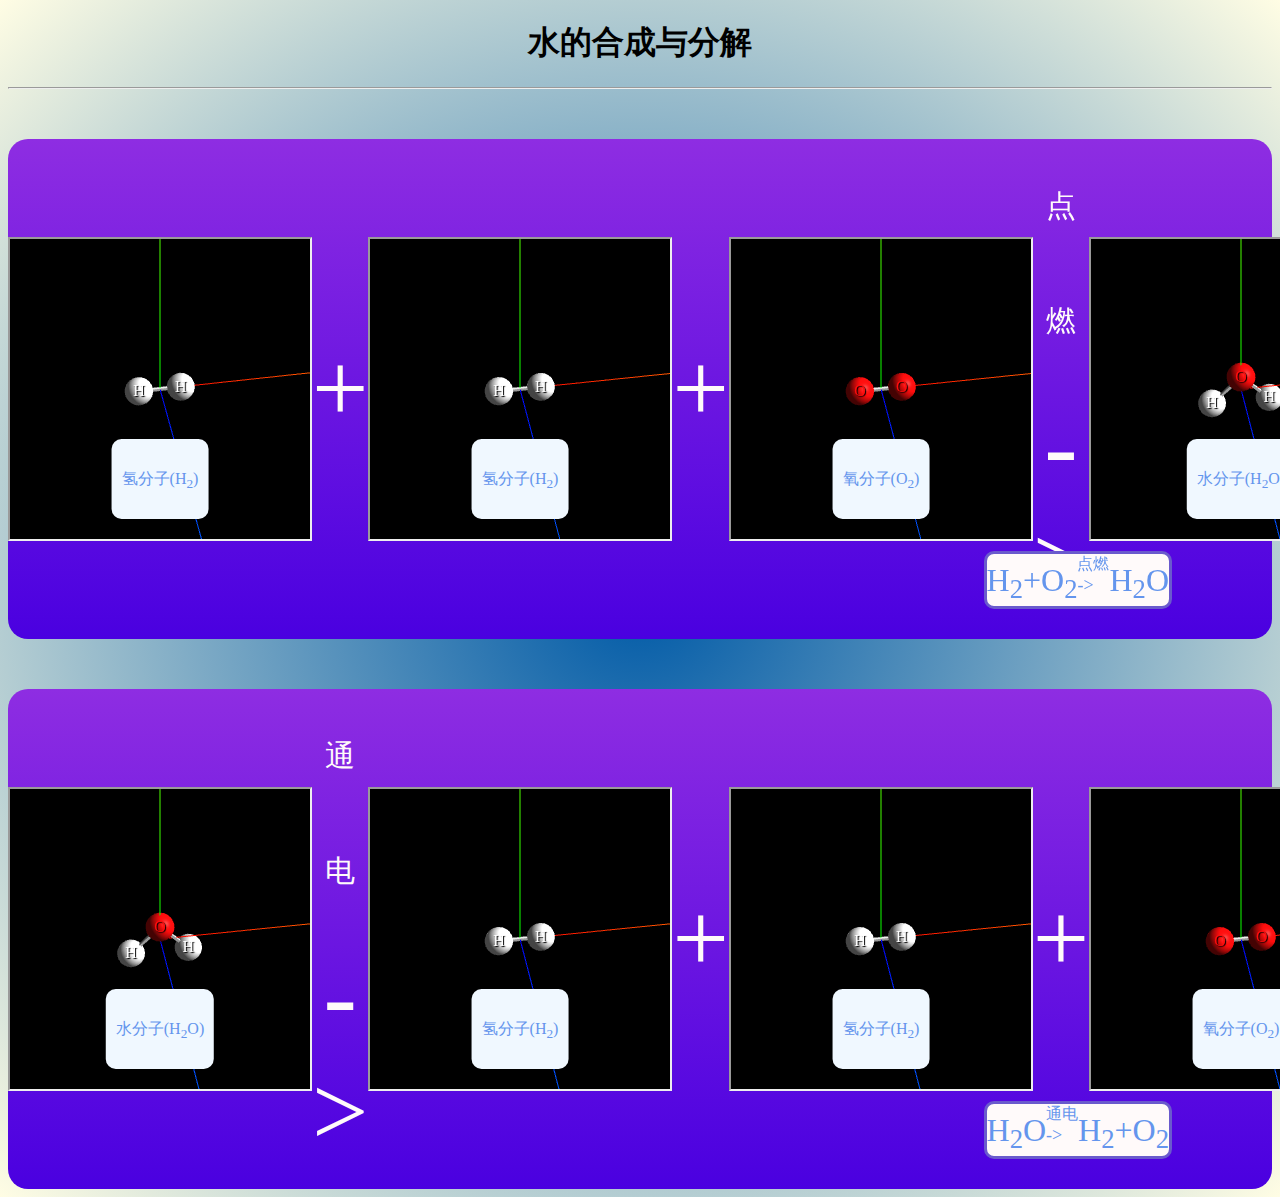
==== water/water.html @ 788a4bcf "增加反应" ====
<!DOCTYPE html>
<html lang="en">
<head>
    <meta charset="UTF-8">
    <meta http-equiv="X-UA-Compatible" content="IE=edge">
    <meta name="viewport" content="width=device-width, initial-scale=1.0">
    <title>水的合成与分解</title>
    <style>
        body{
            background-image: radial-gradient(#005AA7,#FFFDE4);
        }
        iframe{
            width: 300px;
            height: 300px;
            font-size: medium !important;
        }
        .line{
            position: relative;
            margin-top: 50px;
            height: 500px;
            display: flex;
            align-items: center;
            background-image: linear-gradient(#8E2DE2,#4A00E0);
            border-radius: 20px;
            color: snow;
        }
        .arrow{
            font-size: 100px;
            text-align: center;
        }
        .arrow>sup{
            font-size: 30px;
        }
        .text{
            position: absolute;
            right: 100px;
            bottom:30px;
            border-radius: 10px;
            border: solid slateblue 3px;
            color: cornflowerblue;
            background-color: snow;
            font-size: xx-large;
        }
        arrow{
            display: inline-block;
            font-size: medium;
        }
        op{
            font-size: large;
        }
    </style>
</head>
<body>
    <div align="center">
        <h1>
            水的合成与分解
        </h1>
        <hr>
    </div>
    <script src="water.js"></script>
    <script>
        parse_hx(0);parse_hx(1);
    </script>
</body>
</html>
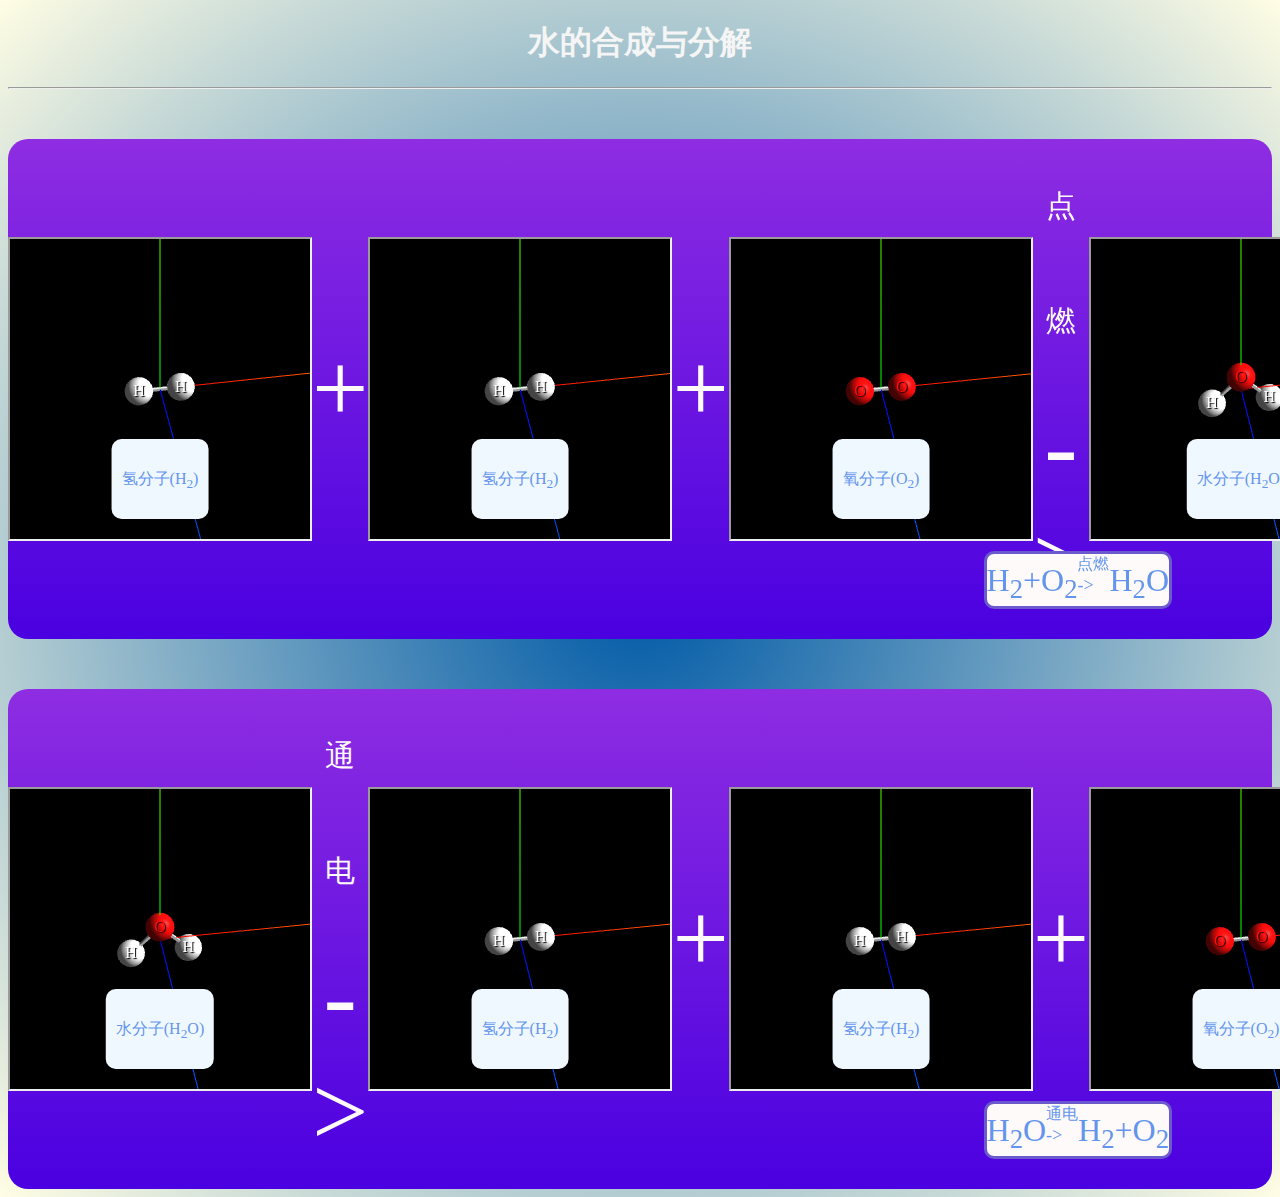
==== commit 90806191: "调整标题字体" ====
--- a/water/water.html
+++ b/water/water.html
@@ -52,7 +52,7 @@
 </head>
 <body>
     <div align="center">
-        <h1>
+        <h1 style="color: whitesmoke; font-size: xx-large;">
             水的合成与分解
         </h1>
         <hr>
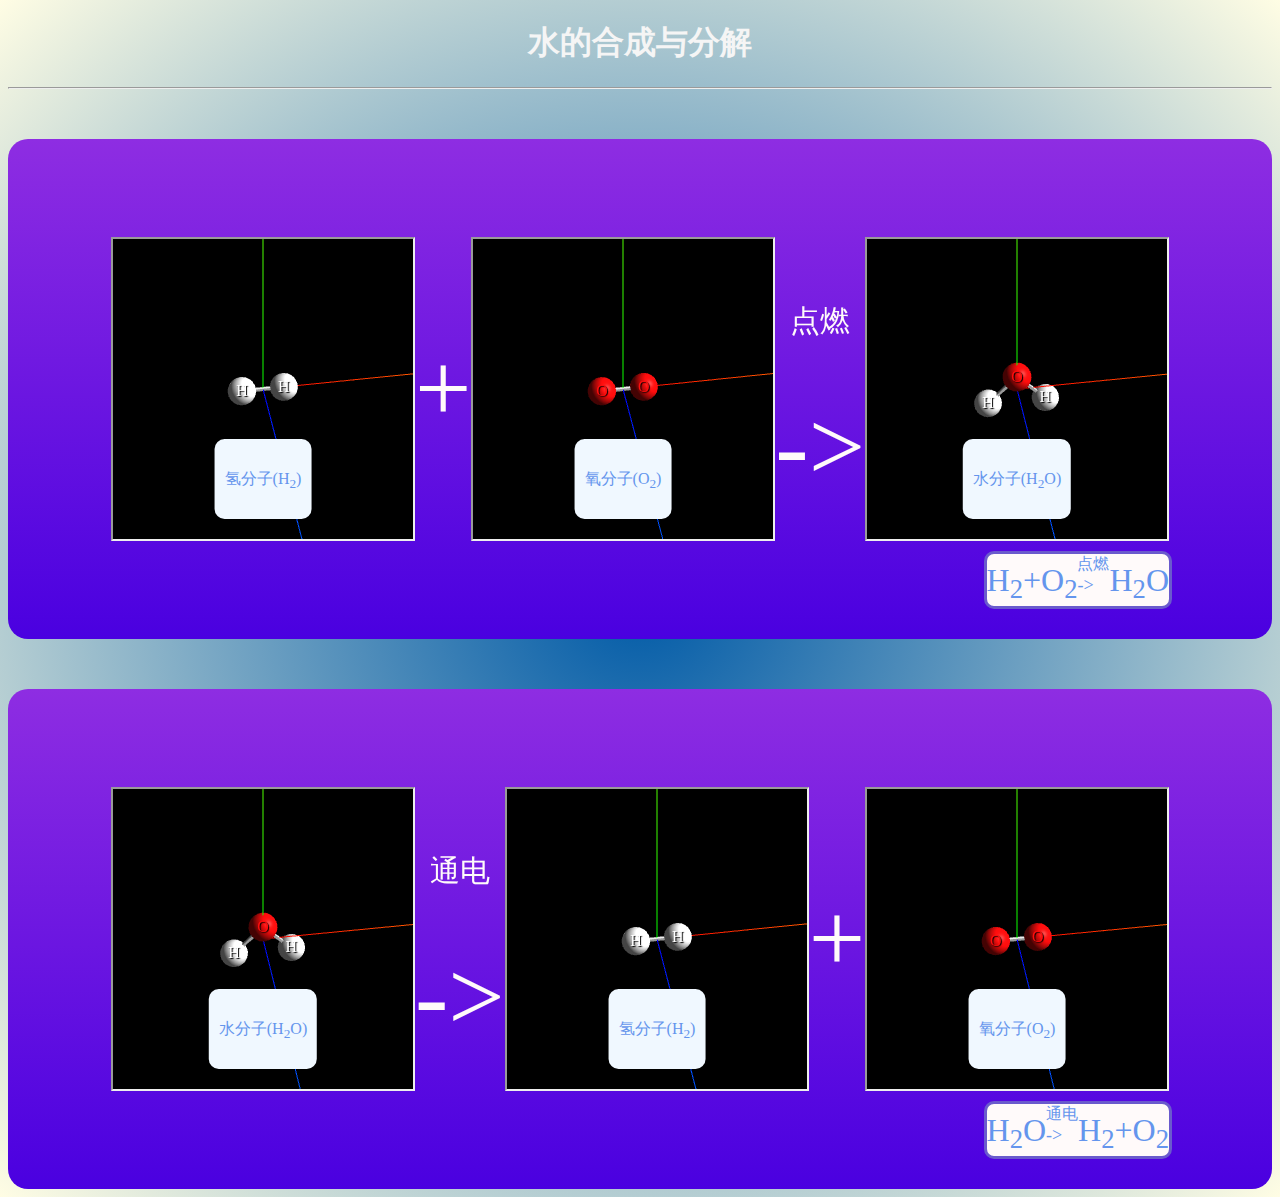
==== commit c6ac8781: "修改反应" ====
--- a/water/water.html
+++ b/water/water.html
@@ -23,6 +23,7 @@
             background-image: linear-gradient(#8E2DE2,#4A00E0);
             border-radius: 20px;
             color: snow;
+            justify-content: center;
         }
         .arrow{
             font-size: 100px;
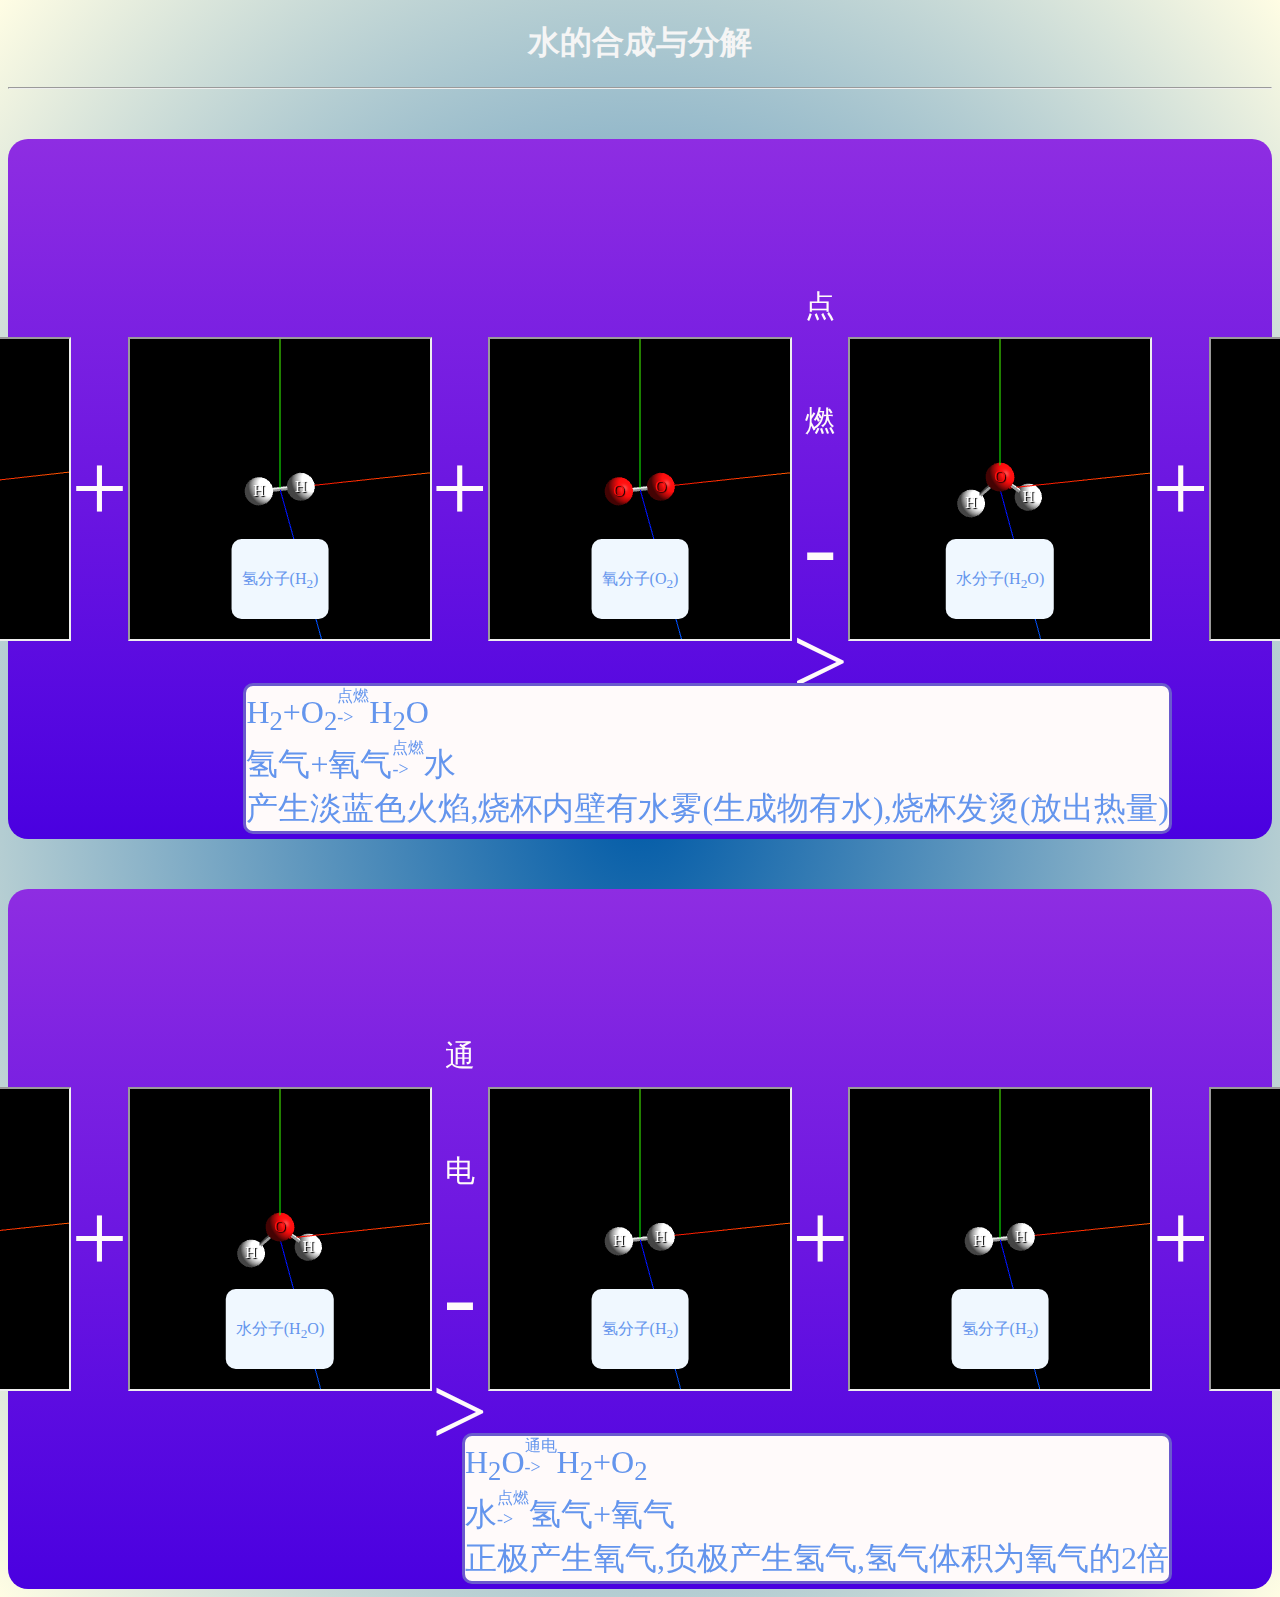
==== commit 15105e4a: "更改反应" ====
--- a/water/water.html
+++ b/water/water.html
@@ -1,56 +1,65 @@
 <!DOCTYPE html>
 <html lang="en">
+
 <head>
     <meta charset="UTF-8">
     <meta http-equiv="X-UA-Compatible" content="IE=edge">
-    <meta name="viewport" content="width=device-width, initial-scale=1.0">
+    <meta name="viewport" content="width=device-width, maximum-scale=0.7,minimum-scale=0.7, user-scalable=no,initial-scale=0.7">
     <title>水的合成与分解</title>
     <style>
-        body{
-            background-image: radial-gradient(#005AA7,#FFFDE4);
+        body {
+            background-image: radial-gradient(#005AA7, #FFFDE4);
         }
-        iframe{
+
+        iframe {
             width: 300px;
             height: 300px;
             font-size: medium !important;
         }
-        .line{
+
+        .line {
             position: relative;
             margin-top: 50px;
-            height: 500px;
+            height: 700px;
             display: flex;
             align-items: center;
-            background-image: linear-gradient(#8E2DE2,#4A00E0);
+            background-image: linear-gradient(#8E2DE2, #4A00E0);
             border-radius: 20px;
             color: snow;
             justify-content: center;
         }
-        .arrow{
+
+        .arrow {
             font-size: 100px;
             text-align: center;
         }
-        .arrow>sup{
+
+        .arrow>sup {
             font-size: 30px;
         }
-        .text{
+
+        .text {
             position: absolute;
             right: 100px;
-            bottom:30px;
+            bottom: 5px;
             border-radius: 10px;
             border: solid slateblue 3px;
             color: cornflowerblue;
-            background-color: snow;
+            background-color: rgba(255, 250, 250, 1);
             font-size: xx-large;
         }
-        arrow{
+
+        arrow {
             display: inline-block;
             font-size: medium;
         }
-        op{
+
+        op {
             font-size: large;
         }
     </style>
 </head>
+
 <body>
     <div align="center">
         <h1 style="color: whitesmoke; font-size: xx-large;">
@@ -60,7 +69,8 @@
     </div>
     <script src="water.js"></script>
     <script>
-        parse_hx(0);parse_hx(1);
+        parse_hx(0); parse_hx(1);
     </script>
 </body>
+
 </html>